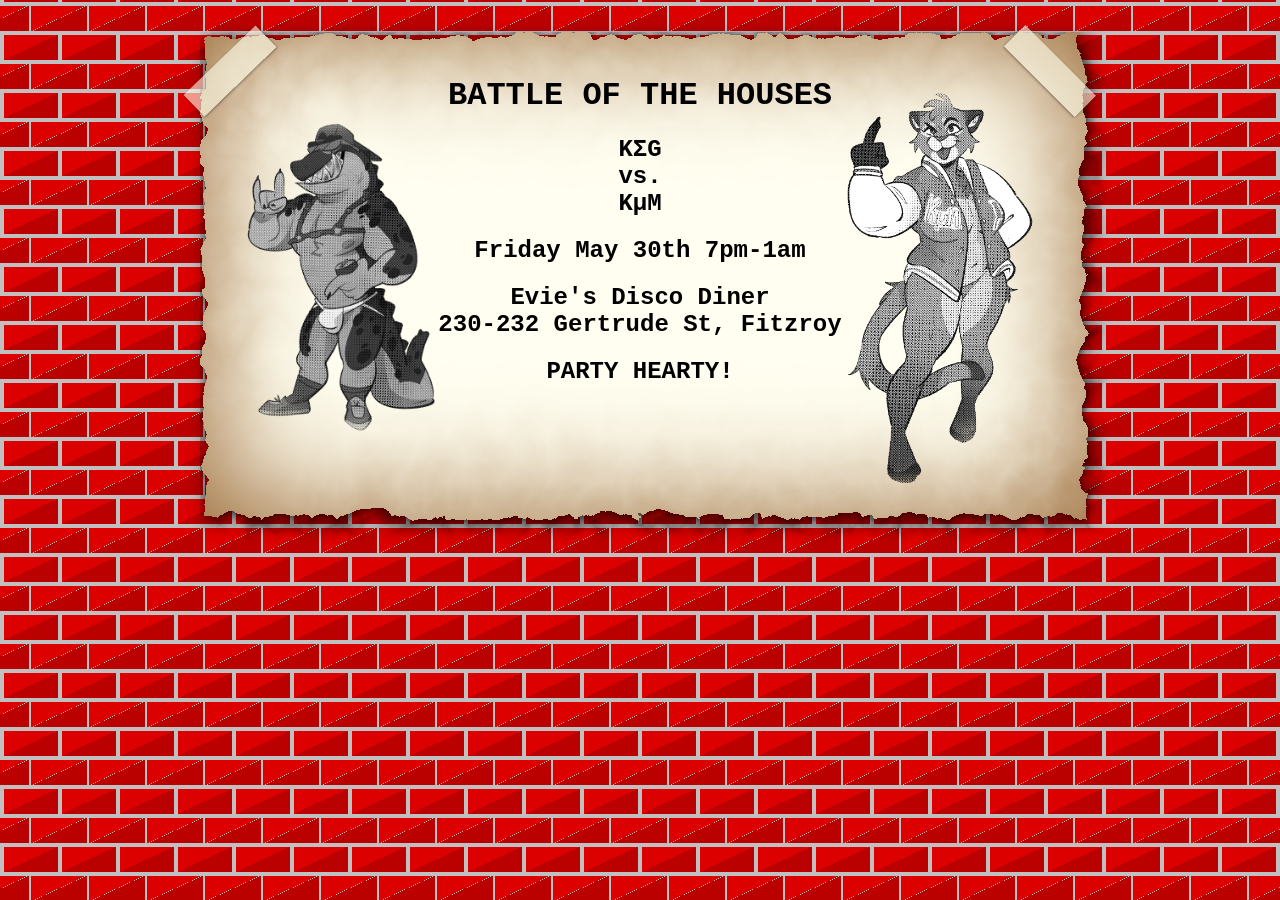
==== College/index.html @ d3ce7d6b "Added promo website for Vice 2 First version of launch / splash website to promote Vice 2 essentials" ====
<html>
<head>
<style media="screen">
body {
	background-color: silver;
	background-image:
		linear-gradient(335deg, #b00 23px, transparent 23px),
		linear-gradient(155deg, #d00 23px, transparent 23px),
		linear-gradient(335deg, #b00 23px, transparent 23px),
		linear-gradient(155deg, #d00 23px, transparent 23px);
	background-size: 58px 58px;
	background-position: 0px 2px, 4px 35px, 29px 31px, 31px 6px;
	font-family: Courier;
}
.panel {
	margin: 0 auto;
}
.paper {
	position: absolute;
	display: flex;
	width: 400px;
	top: 0%; left: 50%; transform: translate(-50%, 0);
	margin: 2em 0;
	padding: 15em;
	box-shadow: 2px 3px 20px black, 0 0 125px #8f5922 inset;
	background: #fffef0;
	filter: url(#wavy2);
}
.invite {
	position: relative;
 	display: flex;
	flex-direction: column;
	width: 920px;
	height: auto;
	margin: 0 auto;
	padding: 3em;
	text-align: center;
}
.croc, .cougar {
	background-position: center;
	position: relative;
	display: flex;
	flex-direction: column;
	width: 200px;
	height: 0;
	padding: 5em;
}
.croc {
	position: absolute;
	top: 30px;
	left: 30px;
}
.cougar {
	position: absolute;
	top: 0;
	right: 30px;
}
.img-tape {
  position: relative;
  
  &:before,
  &:after {
    background: rgba(255,255,235,.6);
    box-shadow: 0 1px 3px rgba(0,0,0,.4);
    content: "";
    display: block;
    height: 30px;
    position: absolute;
    margin: auto;
    width: 100px;
  }

  img {
    background: #fff;
    border: 1px solid #ddd;
    box-shadow: 0 1px 3px rgba(0,0,0,.4);
    display: inline-block;
    height: auto;
    margin: 0 20px;
    max-width: 100%;
    padding: 8px;
    text-align: center;
    vertical-align: top;
  }
}
.img-tape--2 {
  &:before {
    left: 0;
    top: 0;
    transform: rotate(-44deg);
  }

  &:after {
    right: 0;
    top: 0;
    transform: rotate(45deg);
  }
}
</style>
</head>
<body>
<div class="panel">
	<div class="paper"></div>
		<div class="invite">
			<div class="img-tape img-tape--2">
				<h1>BATTLE OF THE HOUSES</h1>
				<h2>KΣG<br/>vs.<br/>KμM</h2>
				<h2>Friday May 30th 7pm-1am</h2>
				<h2>Evie's Disco Diner<br />
				230-232 Gertrude St, Fitzroy</h2>
				<h2>PARTY HEARTY!</h2>
			</div>
			<div class="croc"><img src="croc-dot.png" /></div>
			<div class="cougar"><img src="cougar-dot.png" /></div>
		</div>
	</div>
</div>
<svg>
  <filter id="wavy2">
    <feTurbulence x="0" y="0" baseFrequency="0.02" numOctaves="5" seed="1" />
    <feDisplacementMap in="SourceGraphic" scale="20" />
  </filter>
</svg>
</body>
</html>
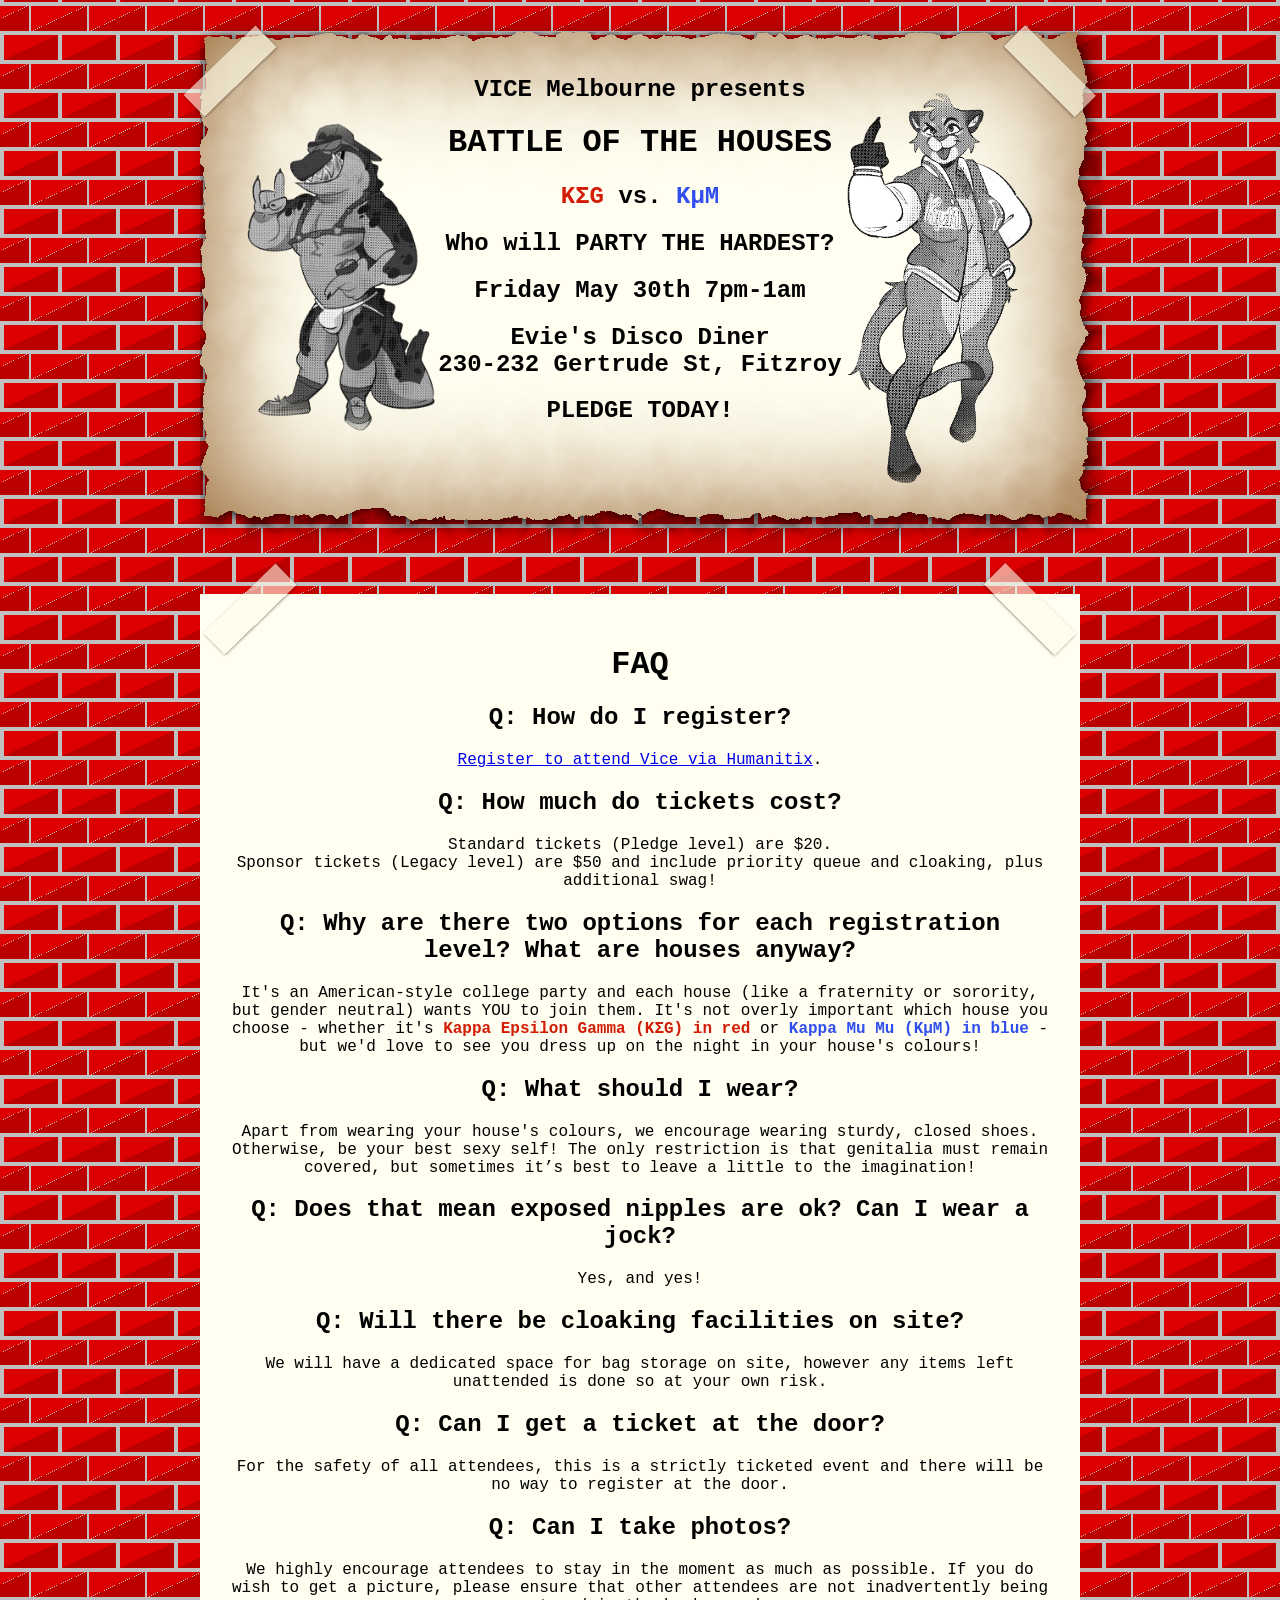
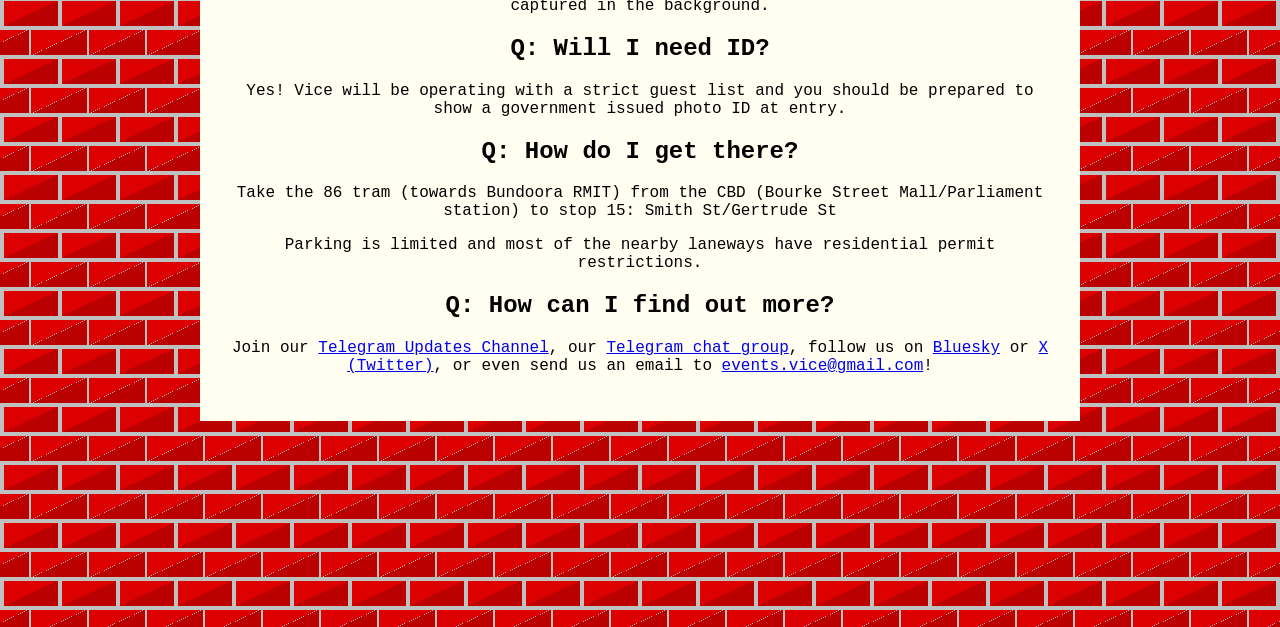
==== commit 224c6a32: "Added FAQ section" ====
--- a/College/index.html
+++ b/College/index.html
@@ -26,6 +26,15 @@
 	background: #fffef0;
 	filter: url(#wavy2);
 }
+.paperlong {
+	width: 400px;
+	top: 0%; left: 50%; transform: translate(-50%, 0);
+	margin: 2em 0;
+	padding: 15em;
+	box-shadow: 2px 3px 20px black, 0 0 125px #8f5922 inset;
+	background: #fffef0;
+	filter: url(#wavy2);
+}
 .invite {
 	position: relative;
  	display: flex;
@@ -96,6 +105,18 @@
     transform: rotate(45deg);
   }
 }
+.faq-section {
+	background-color: #fffef0;
+	padding: 30px;
+}
+.keg-red {
+	color: #d31c05;
+	font-weight: bold;
+}
+.kum-blue {
+	color: #314fee;
+	font-weight: bold;
+}
 </style>
 </head>
 <body>
@@ -103,15 +124,77 @@
 	<div class="paper"></div>
 		<div class="invite">
 			<div class="img-tape img-tape--2">
+				<h2>VICE Melbourne presents</h2>
 				<h1>BATTLE OF THE HOUSES</h1>
-				<h2>KΣG<br/>vs.<br/>KμM</h2>
+				<h2><span class="keg-red">KΣG</span> vs. <span class="kum-blue">KμM</span></h2>
+				<h2>Who will PARTY THE HARDEST?</h2>
 				<h2>Friday May 30th 7pm-1am</h2>
 				<h2>Evie's Disco Diner<br />
 				230-232 Gertrude St, Fitzroy</h2>
-				<h2>PARTY HEARTY!</h2>
+				<h2>PLEDGE TODAY!</h2>
 			</div>
 			<div class="croc"><img src="croc-dot.png" /></div>
 			<div class="cougar"><img src="cougar-dot.png" /></div>
+		</div>
+	</div>
+</div>
+<br /><br /><br />
+<div class="panel">
+	<div class="invite" style="width: 880px">
+		<div class="img-tape img-tape--2">
+			<div class="faq-section">
+				<h1>FAQ</h1>
+				<h2>Q: How do I register?</h2>
+
+				<p><a href="https://events.humanitix.com/vice-fraternities">Register to attend Vice via Humanitix</a>.</p>
+
+				<h2>Q: How much do tickets cost?</h2>
+
+				<p>Standard tickets (Pledge level) are $20.<br />
+				   Sponsor tickets (Legacy level) are $50 and include priority queue and cloaking, plus additional swag!</p>
+
+				<h2>Q: Why are there two options for each registration level? What are houses anyway?</h2>
+
+				<p>It's an American-style college party and each house (like a fraternity or sorority, but gender neutral) wants YOU to join them. It's not overly important which house you choose - whether it's <span class="keg-red">Kappa Epsilon Gamma (KΣG) in red</span> or <span class="kum-blue">Kappa Mu Mu (KμM) in blue</span> - but we'd love to see you dress up on the night in your house's colours!</p>
+
+				<h2>Q: What should I wear?</h2>
+
+				<p>Apart from wearing your house's colours, we encourage wearing sturdy, closed shoes. Otherwise, be your best sexy self! The only restriction is that genitalia must remain covered, but sometimes it&rsquo;s best to leave a little to the imagination!</p>
+
+				<h2>Q: Does that mean exposed nipples are ok? Can I wear a jock?</h2>
+
+				<p>Yes, and yes!</p>
+
+				<h2>Q: Will there be cloaking facilities on site?</h2>
+
+				<p>We will have a dedicated space for bag storage on site, however any items left unattended is done so at your own risk.</p>
+
+				<h2>Q: Can I get a ticket at the door?</h2>
+
+				<p>For the safety of all attendees, this is a strictly ticketed event and there will be no way to register at the door.</p>
+
+				<h2>Q: Can I take photos?</h2>
+
+				<p>We highly encourage attendees to stay in the moment as much as possible. If you do wish to get a picture, please ensure that other attendees are not inadvertently being captured in the background.</p>
+
+				<h2>Q: Will I need ID?</h2>
+
+				<p>Yes! Vice will be operating with a strict guest list and you should be prepared to show a government issued photo ID at entry.</p>
+
+				<h2>Q: How do I get there?</h2>
+
+				<p>Take the 86 tram (towards Bundoora RMIT) from the CBD (Bourke Street Mall/Parliament station) to stop 15: Smith St/Gertrude St</p>
+
+				<p>Parking is limited and most of the nearby laneways have residential permit restrictions.</p>
+
+				<h2>Q: How can I find out more?</h2>
+				<p>
+					Join our <a href="https://t.me/+l9F9L3Bsu8tiOGU1">Telegram Updates Channel</a>, our <a href="https://t.me/+UP8DBQjWghgzOWJl">Telegram chat group</a>, follow us on <a href="https://bsky.app/profile/vicemelbourne.bsky.social">Bluesky</a> or <a href="https://x.com/vicemelbourne">X (Twitter)</a>, or even send us an email to <a href="mailto:events.vice@gmail.com">events.vice@gmail.com</a>!
+				</p>
+
+				<p>
+				</p>
+			</div>
 		</div>
 	</div>
 </div>
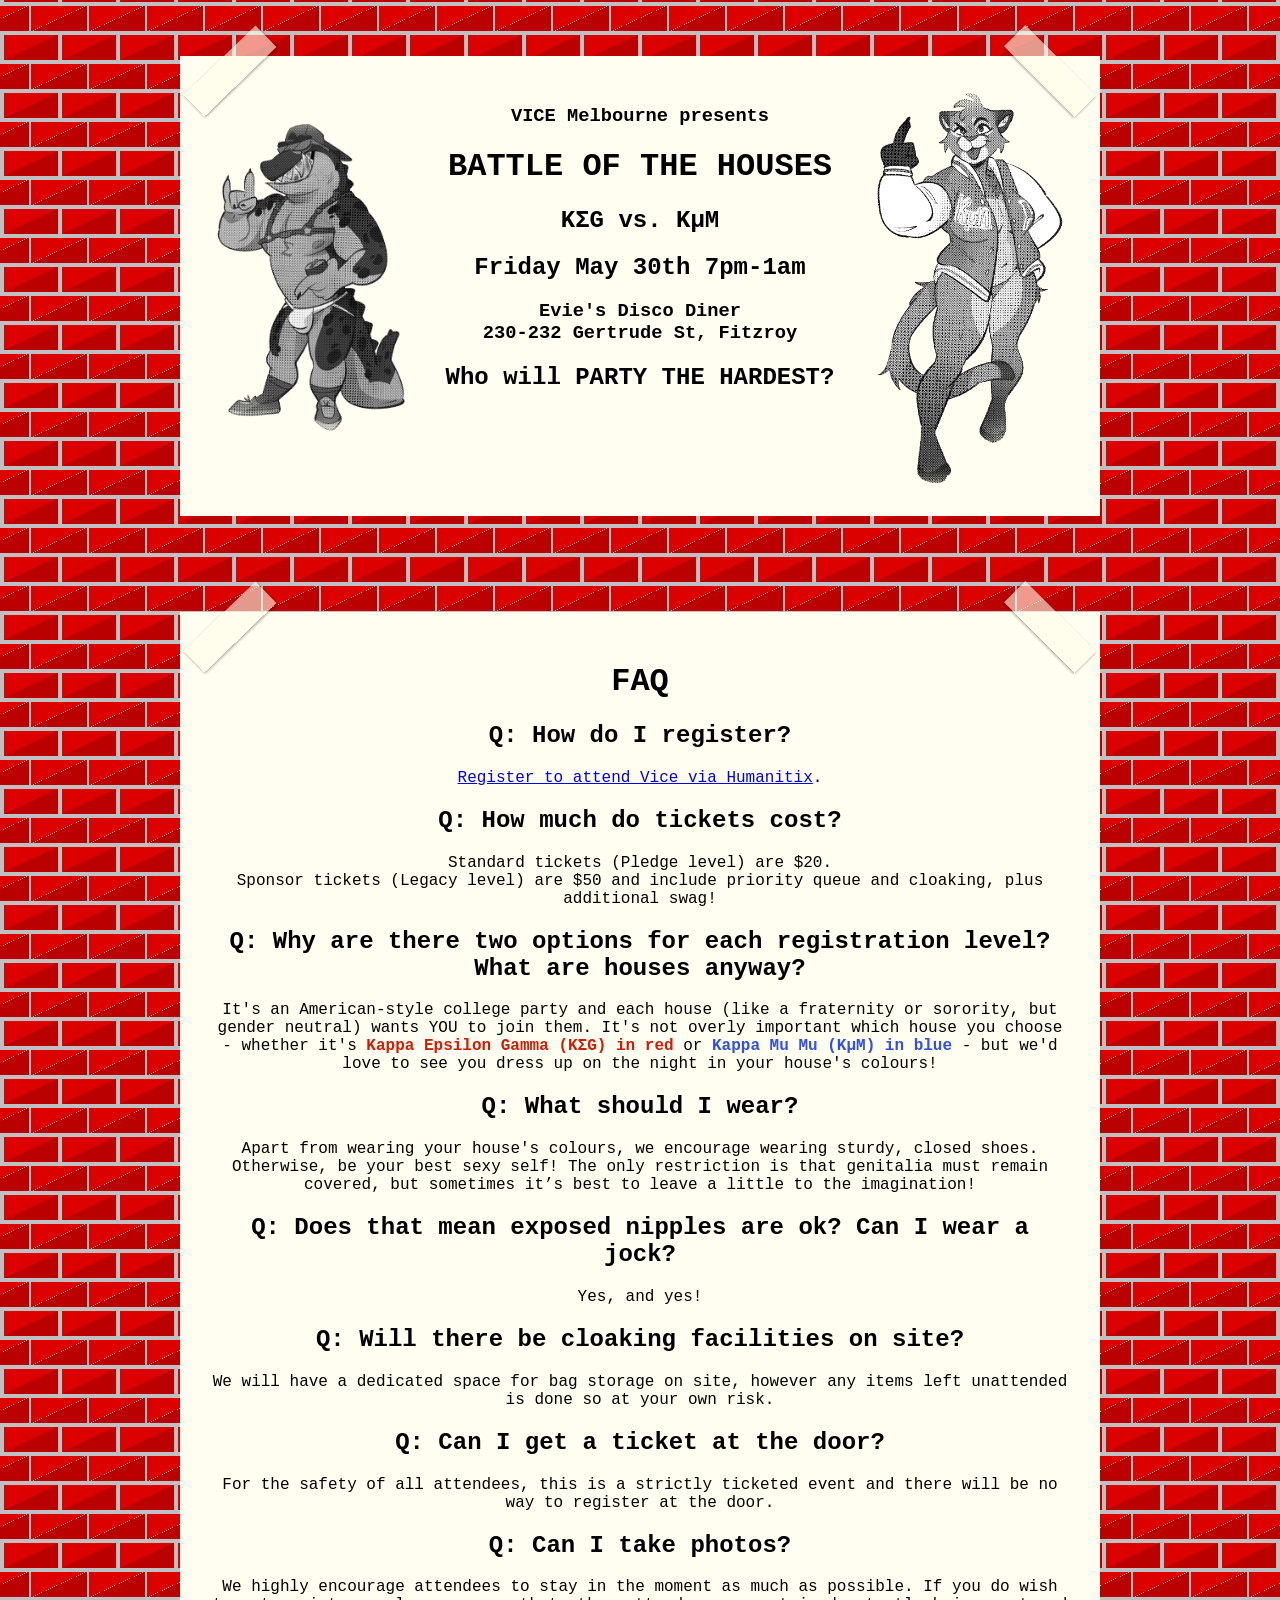
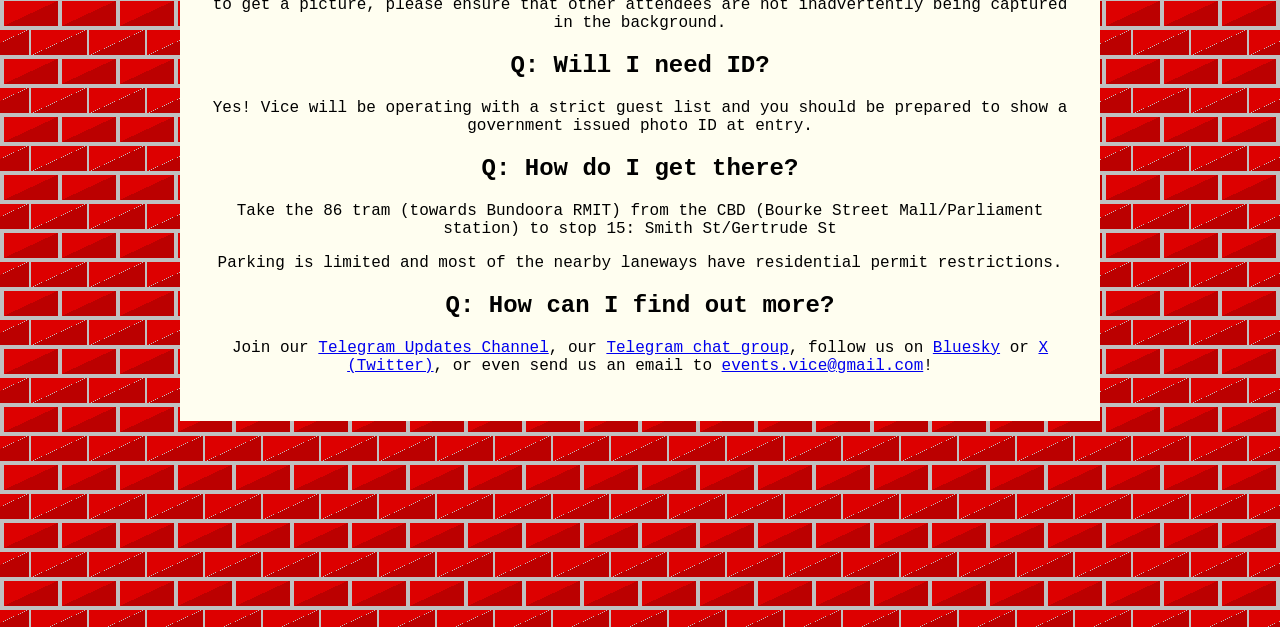
==== commit 13baeccf: "Fix for mobile top section, use A4 paper style" ====
--- a/College/index.html
+++ b/College/index.html
@@ -57,12 +57,12 @@
 .croc {
 	position: absolute;
 	top: 30px;
-	left: 30px;
+	left: 0;
 }
 .cougar {
 	position: absolute;
 	top: 0;
-	right: 30px;
+	right: 0;
 }
 .img-tape {
   position: relative;
@@ -107,6 +107,7 @@
 }
 .faq-section {
 	background-color: #fffef0;
+	min-height: 400px;
 	padding: 30px;
 }
 .keg-red {
@@ -121,26 +122,28 @@
 </head>
 <body>
 <div class="panel">
-	<div class="paper"></div>
+	<!-- <div class="paper"></div> -->
 		<div class="invite">
 			<div class="img-tape img-tape--2">
-				<h2>VICE Melbourne presents</h2>
-				<h1>BATTLE OF THE HOUSES</h1>
-				<h2><span class="keg-red">KΣG</span> vs. <span class="kum-blue">KμM</span></h2>
-				<h2>Who will PARTY THE HARDEST?</h2>
-				<h2>Friday May 30th 7pm-1am</h2>
-				<h2>Evie's Disco Diner<br />
-				230-232 Gertrude St, Fitzroy</h2>
-				<h2>PLEDGE TODAY!</h2>
+				<div class="faq-section">
+					<div class="width-limiter">
+						<h3>VICE Melbourne presents</h3>
+						<h1>BATTLE OF THE HOUSES</h1>
+						<h2>KΣG vs. KμM</h2>
+						<h2>Friday May 30th 7pm-1am</h2>
+						<h3>Evie's Disco Diner<br />
+						230-232 Gertrude St, Fitzroy</h3>
+						<h2>Who will PARTY THE HARDEST?</h2>
+					</div>
+				</div>
 			</div>
 			<div class="croc"><img src="croc-dot.png" /></div>
 			<div class="cougar"><img src="cougar-dot.png" /></div>
 		</div>
 	</div>
 </div>
-<br /><br /><br />
 <div class="panel">
-	<div class="invite" style="width: 880px">
+	<div class="invite">
 		<div class="img-tape img-tape--2">
 			<div class="faq-section">
 				<h1>FAQ</h1>
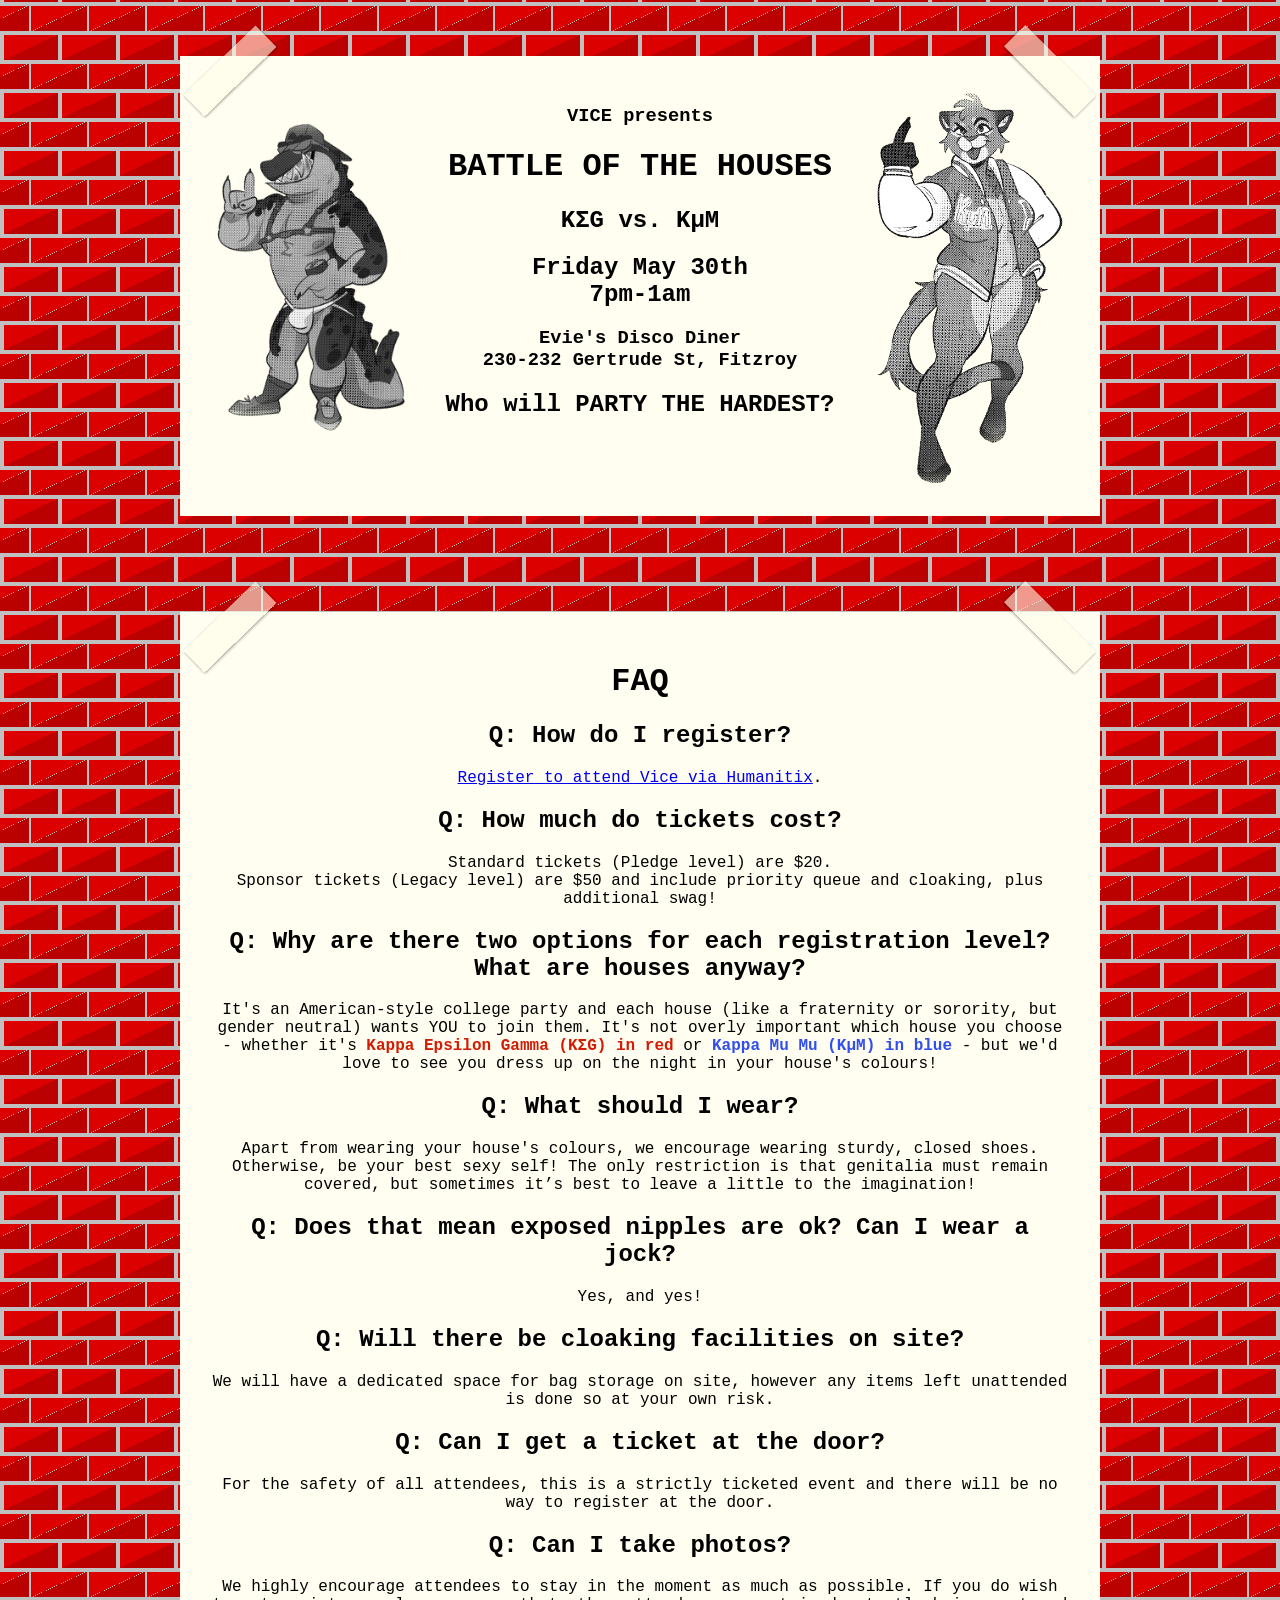
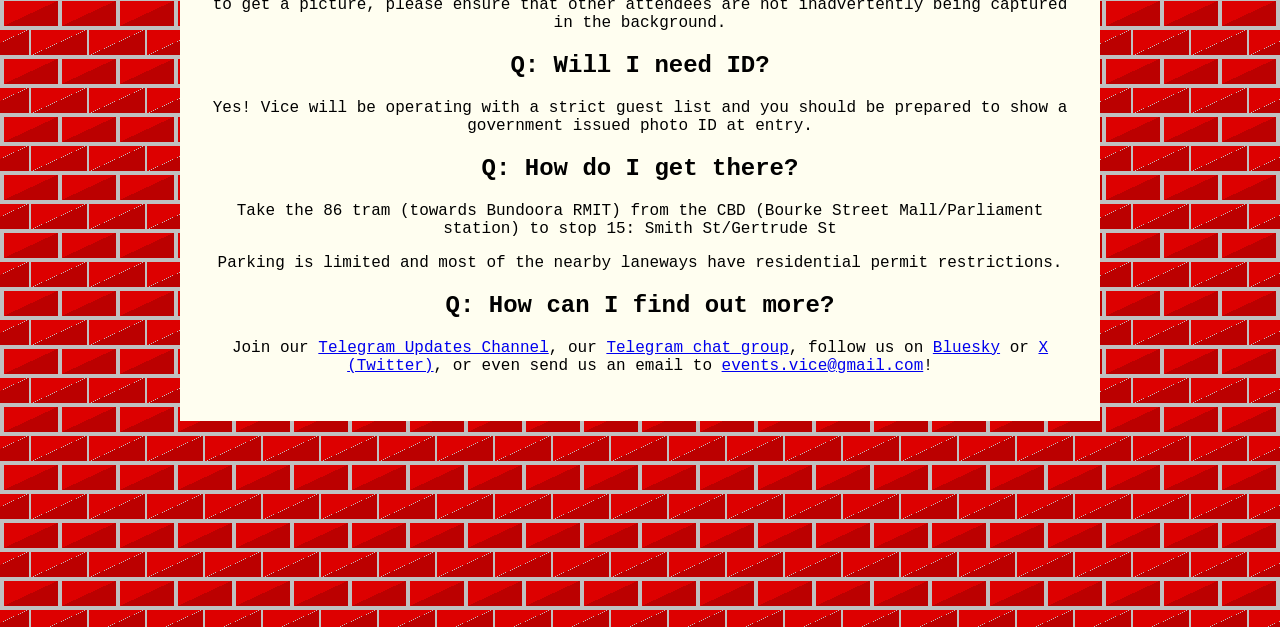
==== commit 227c23f7: "Mobile fix for top section Limited the width of the content to leave space for mascot images" ====
--- a/College/index.html
+++ b/College/index.html
@@ -118,6 +118,10 @@
 	color: #314fee;
 	font-weight: bold;
 }
+.width-limiter {
+	margin: 0 auto;
+	max-width: 410px;
+}
 </style>
 </head>
 <body>
@@ -127,10 +131,11 @@
 			<div class="img-tape img-tape--2">
 				<div class="faq-section">
 					<div class="width-limiter">
-						<h3>VICE Melbourne presents</h3>
+						<h3>VICE presents</h3>
 						<h1>BATTLE OF THE HOUSES</h1>
 						<h2>KΣG vs. KμM</h2>
-						<h2>Friday May 30th 7pm-1am</h2>
+						<h2>Friday May 30th<br/>
+						7pm-1am</h2>
 						<h3>Evie's Disco Diner<br />
 						230-232 Gertrude St, Fitzroy</h3>
 						<h2>Who will PARTY THE HARDEST?</h2>
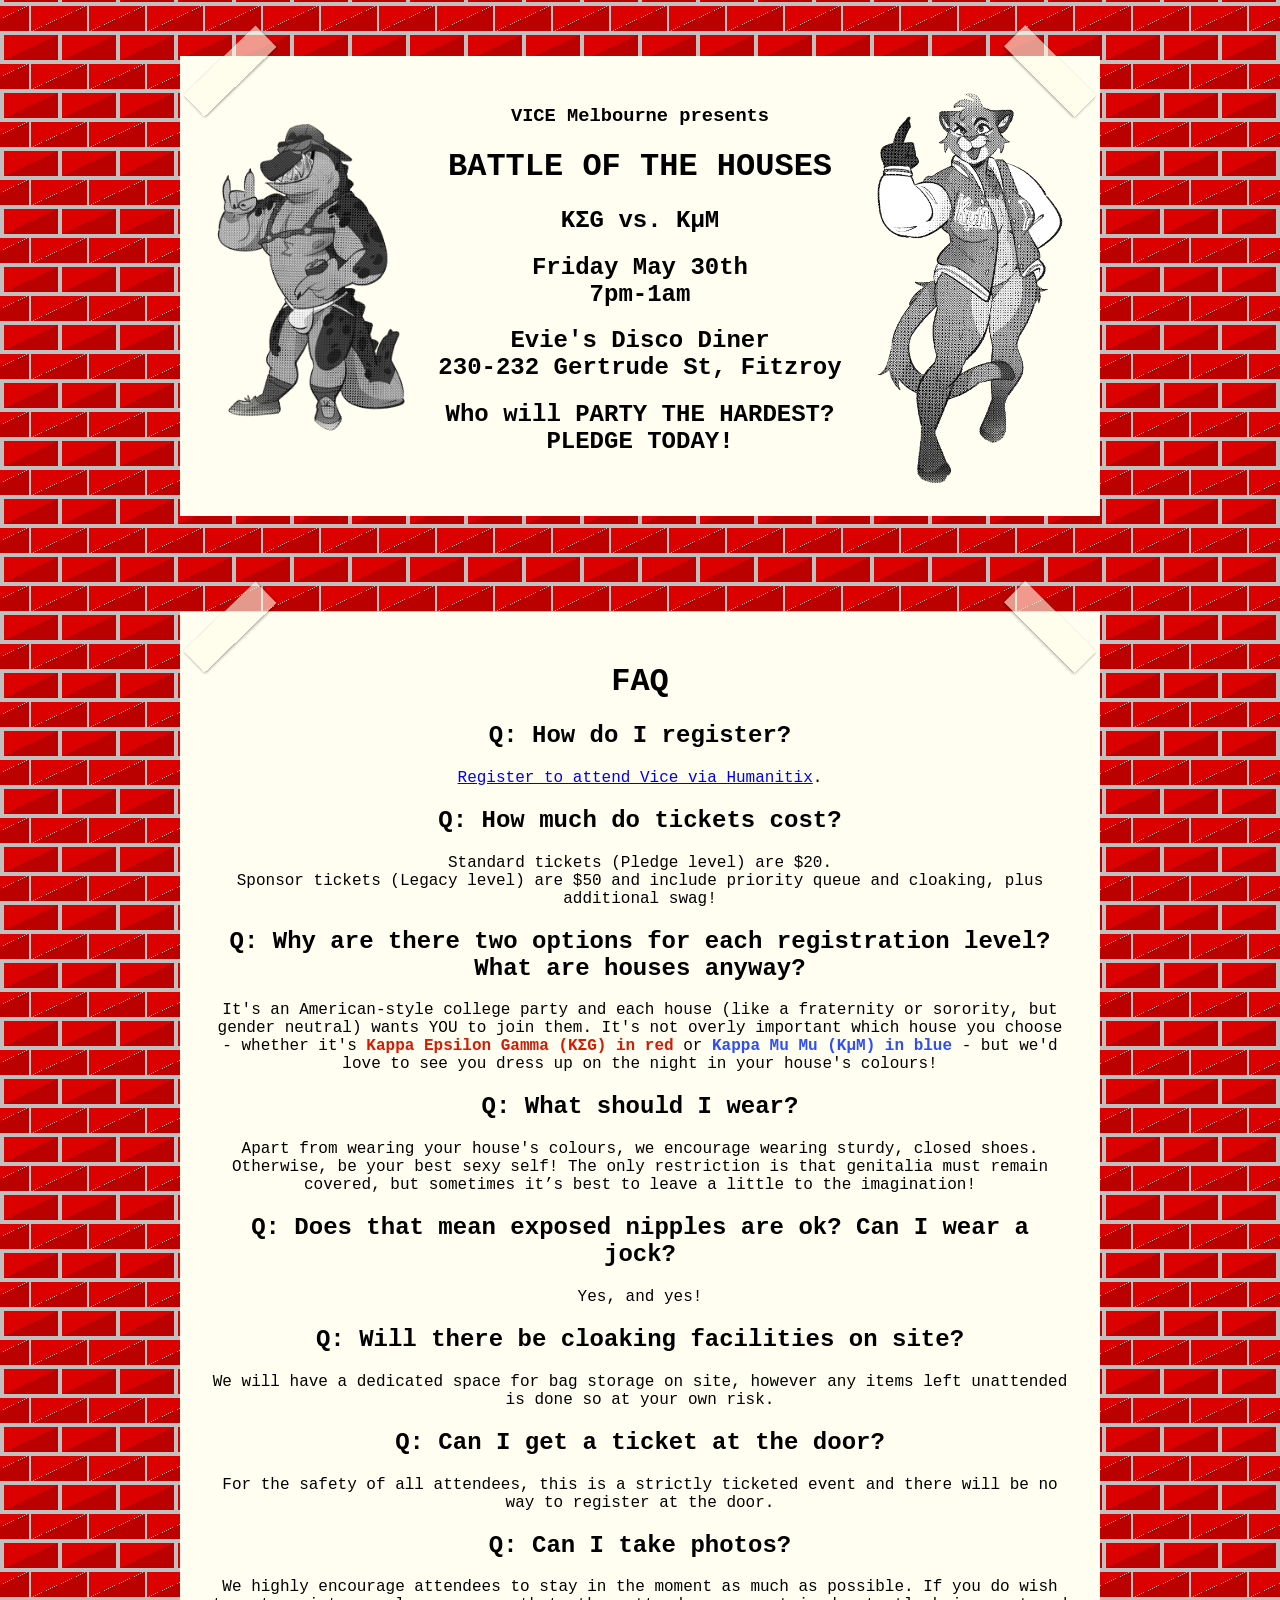
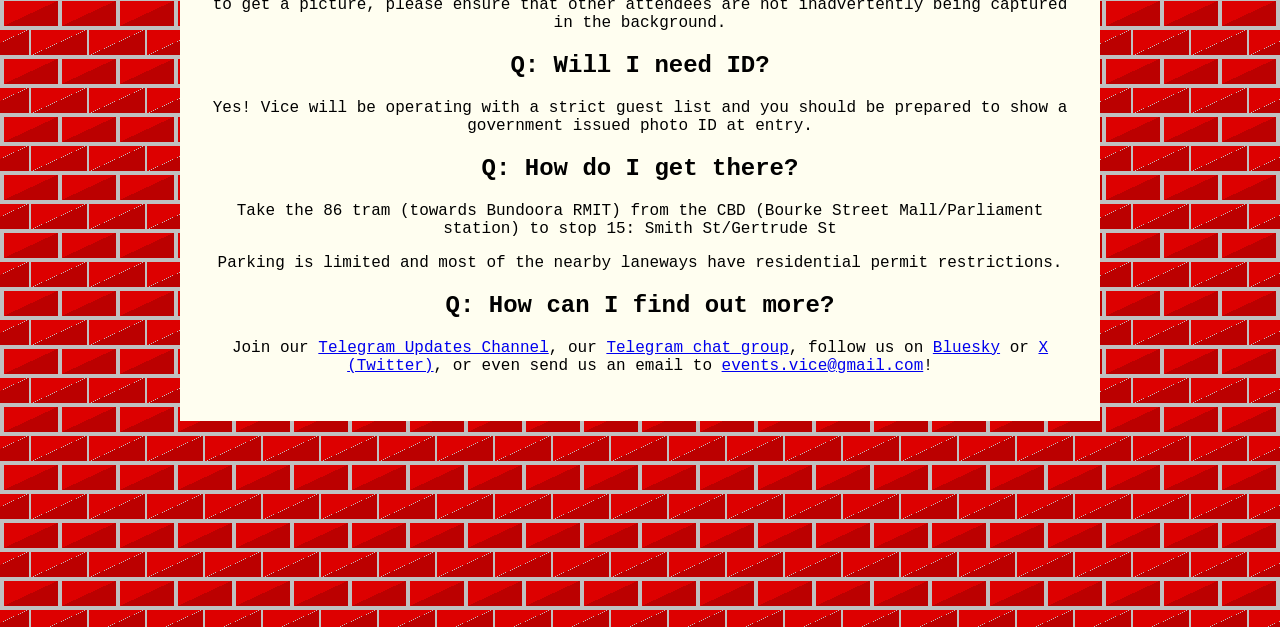
==== commit 9dbe8a98: "Re-fix font sizing for mobile Adding the width definition (like on the previous parchment look) chan" ====
--- a/College/index.html
+++ b/College/index.html
@@ -131,14 +131,15 @@
 			<div class="img-tape img-tape--2">
 				<div class="faq-section">
 					<div class="width-limiter">
-						<h3>VICE presents</h3>
+						<h3>VICE Melbourne presents</h3>
 						<h1>BATTLE OF THE HOUSES</h1>
 						<h2>KΣG vs. KμM</h2>
 						<h2>Friday May 30th<br/>
 						7pm-1am</h2>
-						<h3>Evie's Disco Diner<br />
-						230-232 Gertrude St, Fitzroy</h3>
-						<h2>Who will PARTY THE HARDEST?</h2>
+						<h2>Evie's Disco Diner<br />
+						230-232 Gertrude St, Fitzroy</h2>
+						<h2>Who will PARTY THE HARDEST?<br />
+						PLEDGE TODAY!</h2>
 					</div>
 				</div>
 			</div>
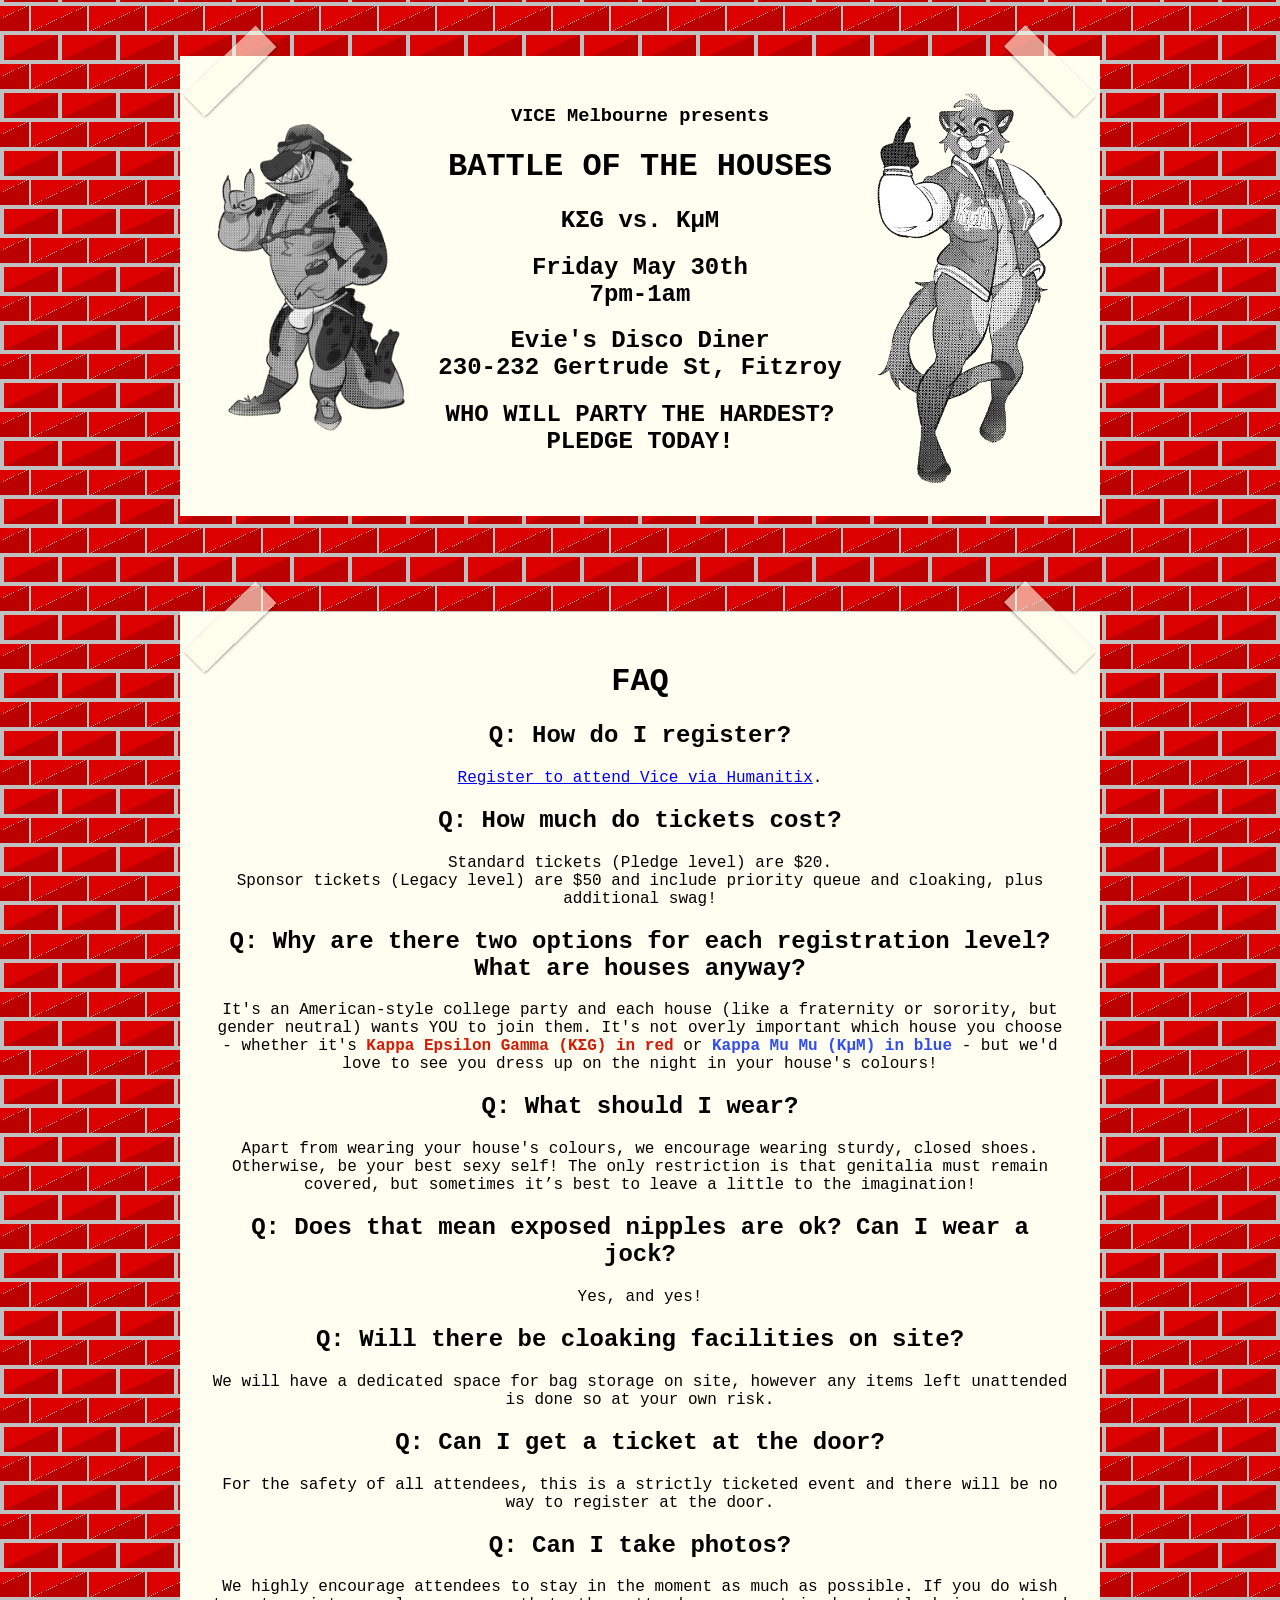
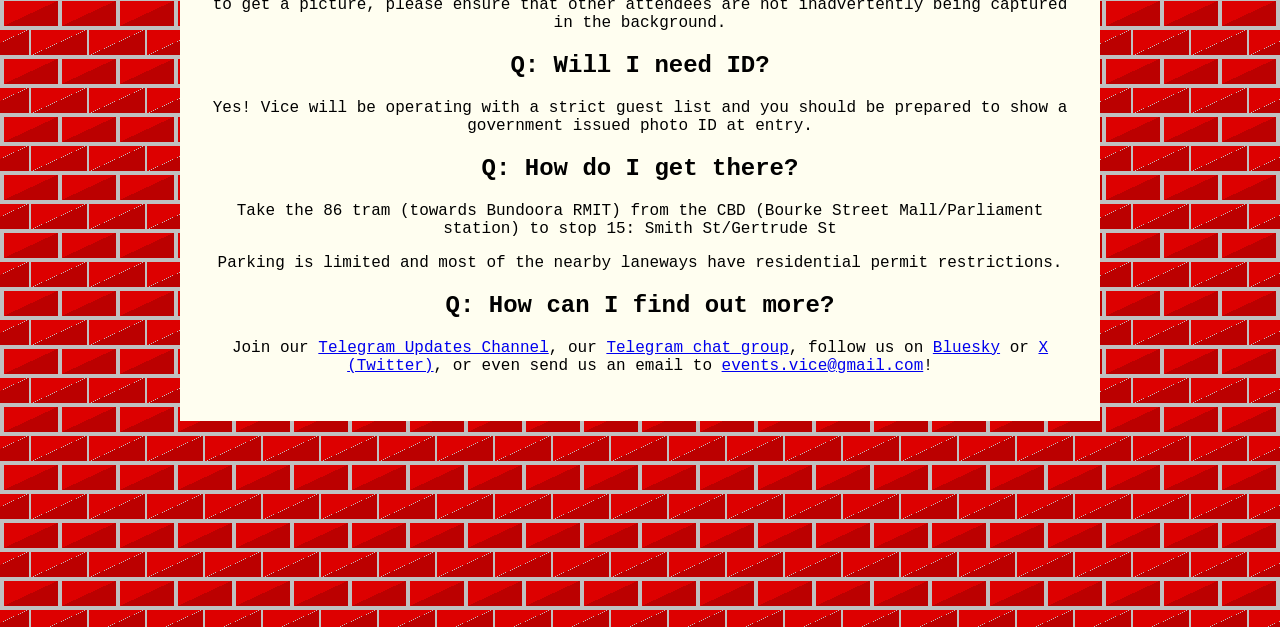
==== commit b2bc17d4: "Remove some redundant code, update top copy" ====
--- a/College/index.html
+++ b/College/index.html
@@ -26,15 +26,6 @@
 	background: #fffef0;
 	filter: url(#wavy2);
 }
-.paperlong {
-	width: 400px;
-	top: 0%; left: 50%; transform: translate(-50%, 0);
-	margin: 2em 0;
-	padding: 15em;
-	box-shadow: 2px 3px 20px black, 0 0 125px #8f5922 inset;
-	background: #fffef0;
-	filter: url(#wavy2);
-}
 .invite {
 	position: relative;
  	display: flex;
@@ -127,25 +118,24 @@
 <body>
 <div class="panel">
 	<!-- <div class="paper"></div> -->
-		<div class="invite">
-			<div class="img-tape img-tape--2">
-				<div class="faq-section">
-					<div class="width-limiter">
-						<h3>VICE Melbourne presents</h3>
-						<h1>BATTLE OF THE HOUSES</h1>
-						<h2>KΣG vs. KμM</h2>
-						<h2>Friday May 30th<br/>
-						7pm-1am</h2>
-						<h2>Evie's Disco Diner<br />
-						230-232 Gertrude St, Fitzroy</h2>
-						<h2>Who will PARTY THE HARDEST?<br />
-						PLEDGE TODAY!</h2>
-					</div>
+	<div class="invite">
+		<div class="img-tape img-tape--2">
+			<div class="faq-section">
+				<div class="width-limiter">
+					<h3>VICE Melbourne presents</h3>
+					<h1>BATTLE OF THE HOUSES</h1>
+					<h2>KΣG vs. KμM</h2>
+					<h2>Friday May 30th<br/>
+					7pm-1am</h2>
+					<h2>Evie's Disco Diner<br />
+					230-232 Gertrude St, Fitzroy</h2>
+					<h2>WHO WILL PARTY THE HARDEST?<br />
+					PLEDGE TODAY!</h2>
 				</div>
 			</div>
-			<div class="croc"><img src="croc-dot.png" /></div>
-			<div class="cougar"><img src="cougar-dot.png" /></div>
 		</div>
+		<div class="croc"><img src="croc-dot.png" /></div>
+		<div class="cougar"><img src="cougar-dot.png" /></div>
 	</div>
 </div>
 <div class="panel">
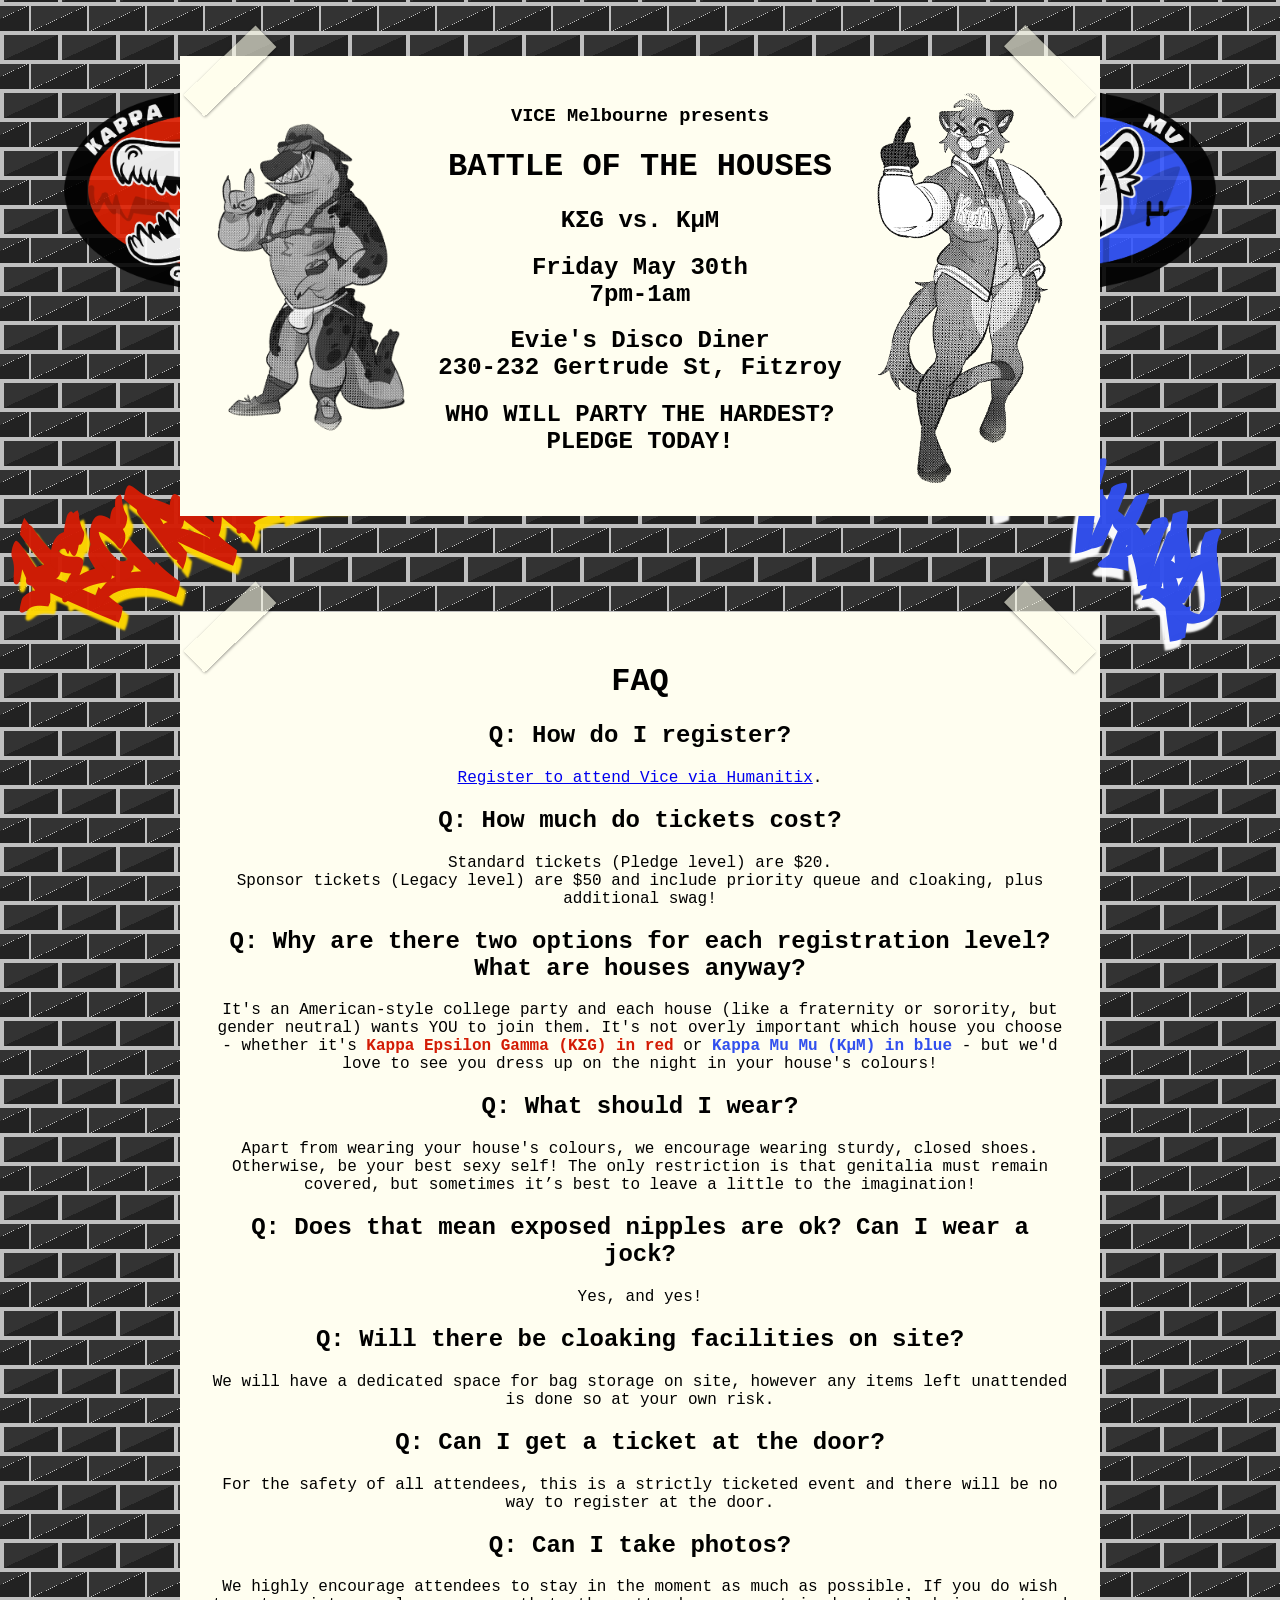
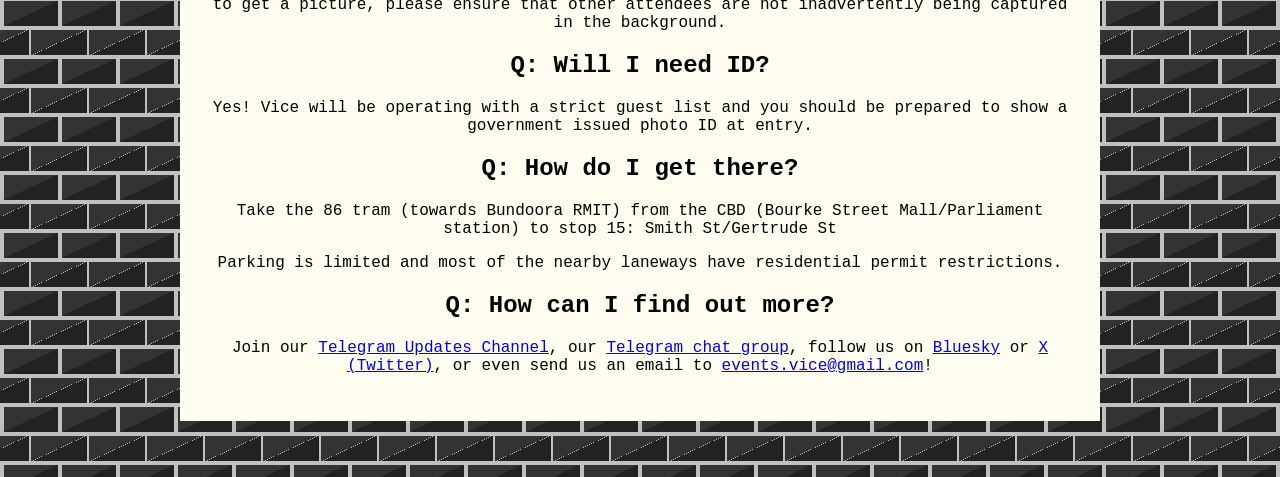
==== commit 50452cca: "Add graffiti Changed background to dark grey to make graffiti pop, included graff font, included log" ====
--- a/College/index.html
+++ b/College/index.html
@@ -4,10 +4,10 @@
 body {
 	background-color: silver;
 	background-image:
-		linear-gradient(335deg, #b00 23px, transparent 23px),
-		linear-gradient(155deg, #d00 23px, transparent 23px),
-		linear-gradient(335deg, #b00 23px, transparent 23px),
-		linear-gradient(155deg, #d00 23px, transparent 23px);
+		linear-gradient(335deg, #222 23px, transparent 23px),
+		linear-gradient(155deg, #333 23px, transparent 23px),
+		linear-gradient(335deg, #222 23px, transparent 23px),
+		linear-gradient(155deg, #333 23px, transparent 23px);
 	background-size: 58px 58px;
 	background-position: 0px 2px, 4px 35px, 29px 31px, 31px 6px;
 	font-family: Courier;
@@ -112,6 +112,41 @@
 .width-limiter {
 	margin: 0 auto;
 	max-width: 410px;
+}
+@font-face {
+	font-family: aAnotherTag;
+	src: url("aAnotherTag.otf") format("opentype");
+}
+.graffiti {
+	font-family: aAnotherTag, Arial;
+	font-size: 120px;
+	opacity: 97%;
+	position: absolute;
+	top: 50%;
+	z-index: -2;
+	transform: rotate(340deg);
+	-webkit-transform: rotate(340deg);
+	text-shadow: 2px 10px 2px white;
+}
+.keg-left {
+	text-shadow: 2px 10px 2px gold;
+}
+.kum-right.graffiti {
+	right: 3%;
+	transform: rotate(40deg);
+	-webkit-transform: rotate(40deg);
+}
+.logo {
+	opacity: 90%;
+	position: absolute;
+	top: 10%;
+	z-index: -1;
+}
+.logo.logo-left {
+	left: 5%;
+}
+.logo.logo-right {
+	right: 5%;
 }
 </style>
 </head>
@@ -197,11 +232,11 @@
 		</div>
 	</div>
 </div>
-<svg>
-  <filter id="wavy2">
-    <feTurbulence x="0" y="0" baseFrequency="0.02" numOctaves="5" seed="1" />
-    <feDisplacementMap in="SourceGraphic" scale="20" />
-  </filter>
-</svg>
+<div>
+	<div class="logo logo-left"><img src="keg-head.png" width="300" height="200" /></div>
+	<div class="logo logo-right"><img src="kum-head.png" width="300" height="200" /></div>
+	<div class="keg-red keg-left graffiti">KEG RULZ OK!</div>
+	<div class="kum-blue kum-right graffiti">KuM HARD</div>
+</div>
 </body>
 </html>
